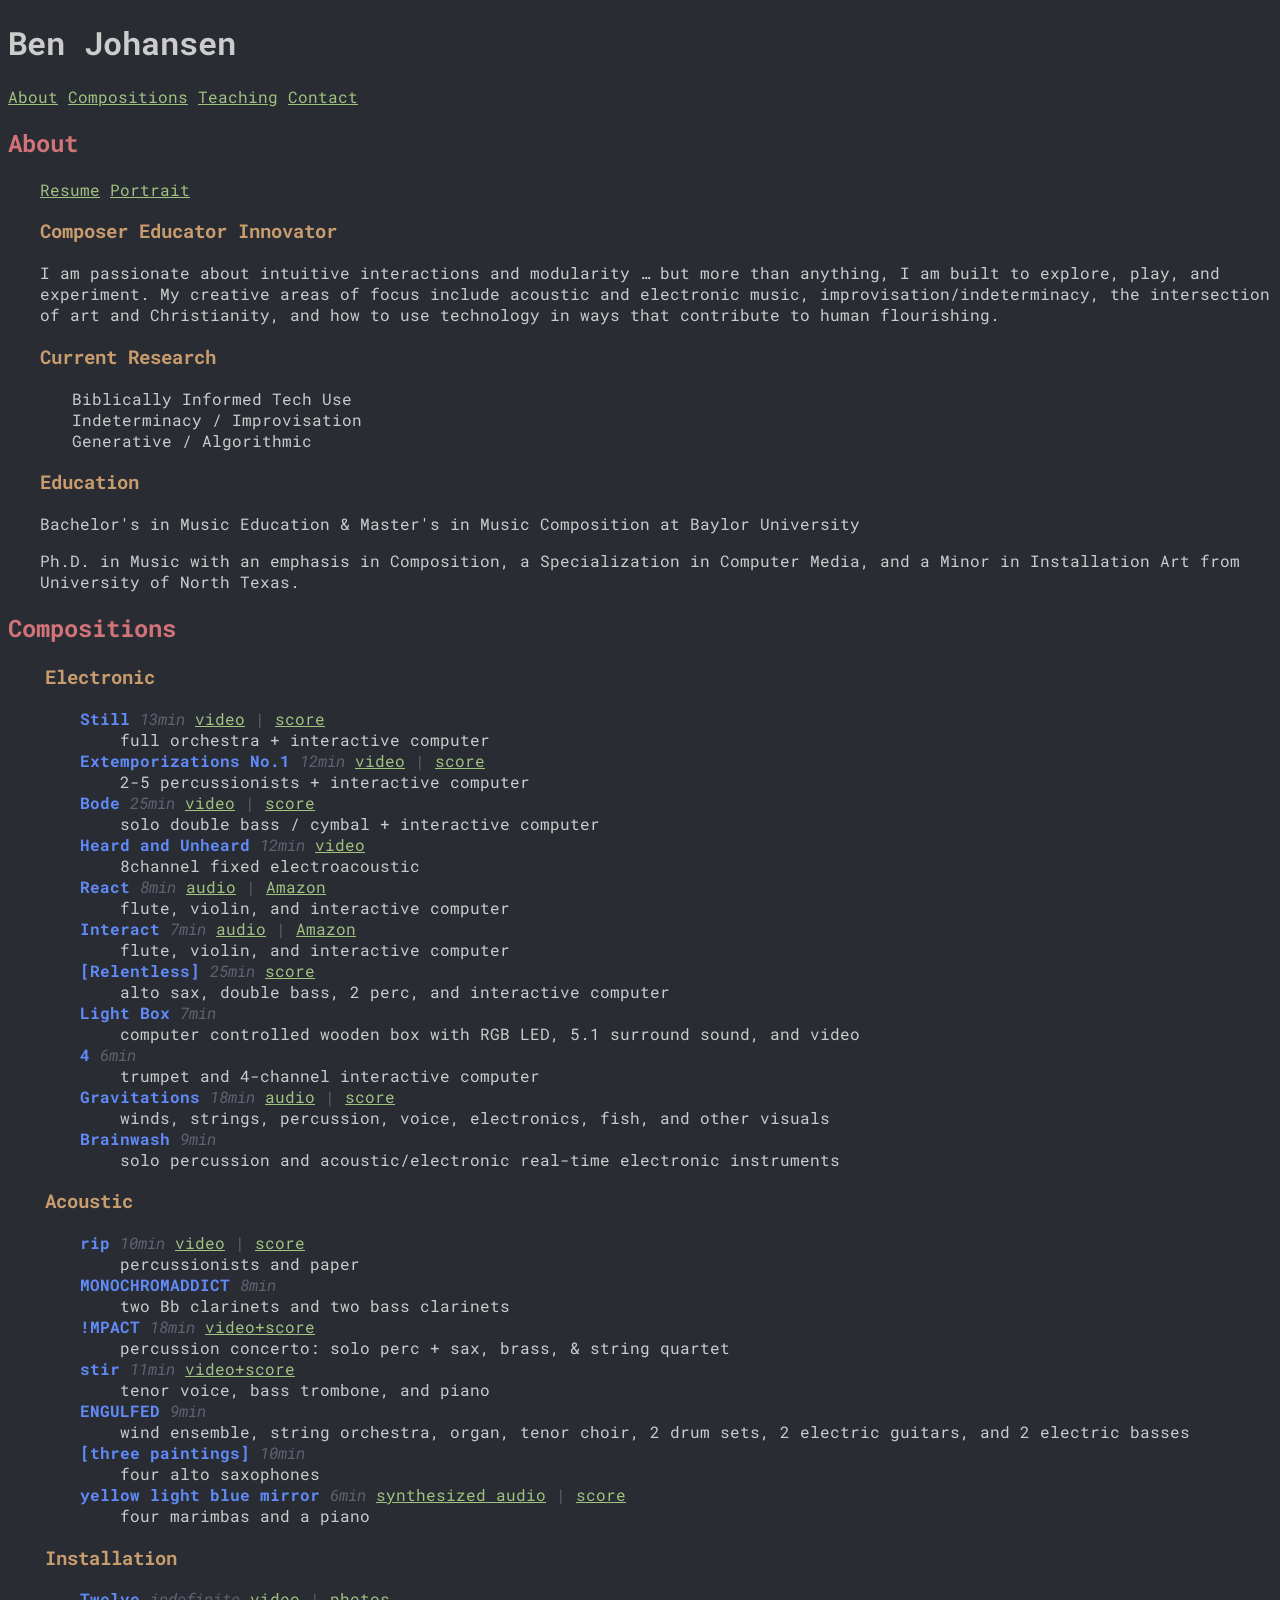
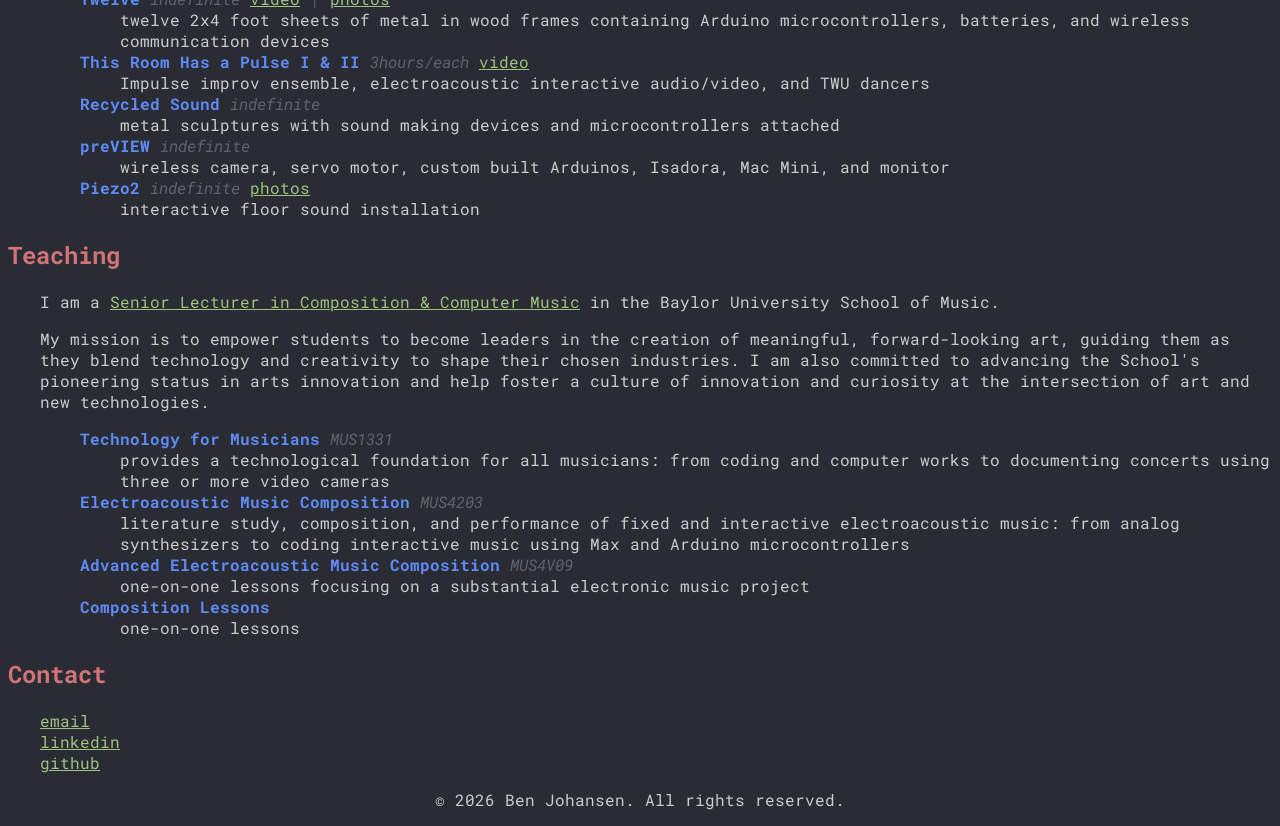
==== index.html @ e2e65863 "portrait" ====
<!DOCTYPE html>
<html lang="en">
<head>
    <meta charset="UTF-8">
    <meta name="viewport" content="width=device-width, initial-scale=1.0">
    <title>Ben Johansen</title>

<!-- google font -->
<link rel="preconnect" href="https://fonts.googleapis.com">
<link rel="preconnect" href="https://fonts.gstatic.com" crossorigin>
<link href="https://fonts.googleapis.com/css2?family=Roboto+Mono:ital,wght@0,100..700;1,100..700&display=swap" rel="stylesheet">

    <link rel="stylesheet" href="styles.css" />
    <script defer src="index.js"></script>
</head>
<body>
    <header>
        <h1>Ben Johansen</h1>
        <nav>
            <a href='#About'>About</a>
            <a href='#Compositions'>Compositions</a>
            <a href='#Teaching'>Teaching</a>  
            <a href='#Contact'>Contact</a>
        </nav>
    </header>

    <!-- About -->
    <section id='About'>
        <h2>About</h2>
        <div class="indentme">
        <a href="/assets/johansen-resume-feb2026.pdf">Resume</a> <a href="face.html">Portrait</a>
        <h3>Composer Educator Innovator</h3>
        <p>
            I am passionate about intuitive interactions and modularity … but more than anything, I am built to explore, play, and experiment. My creative areas of focus include acoustic and electronic music, improvisation/indeterminacy, the intersection of art and Christianity, and how to use technology in ways that contribute to human flourishing.
        </p>
        <h3>Current Research</h3>
        <ul style="list-style-type:none; padding-inline-start: 0;">
            <li>Biblically Informed Tech Use</li>
            <li>Indeterminacy / Improvisation</li>
            <li>Generative / Algorithmic</li>
        </ul>
        <h3>Education</h3>
        <p>
            Bachelor's in Music Education & Master's in Music Composition at Baylor University
        </p>    
        <p>
            Ph.D. in Music with an emphasis in Composition, a Specialization in Computer Media, and a Minor in Installation Art from University of North Texas.
        </p>
        
        </div>
    </section>

    <!-- Portfolio -->
    <section id='Compositions' class="comp-list">
        <h2>Compositions</h2>
        <article>
            <h3 class="comp-headers">Electronic</h3>
            <ul>
                <li><strong>Still</strong>
                    <em>13min</em>
                    <a href="https://www.youtube.com/watch?v=vGUg09LnEy0">video</a>
                    <span class="pipe-color">|</span>
                    <a href="/assets/johansen_still_transposed-full-score_2024-01-14.pdf">score</a></li>
                        <ul>
                            <li>full orchestra + interactive computer</li>
                        </ul>
                <li><strong>Extemporizations No.1</strong>
                    <em>12min</em>
                    <a href="https://www.youtube.com/watch?v=YOrUrJZ9PbI">video</a>
                    <span class="pipe-color">|</span>
                    <a href="/assets/johansen_extemporizations-no1.pdf">score</a></li>
                        <ul>
                            <li>2-5 percussionists + interactive computer</li>
                        </ul>
                <li><strong>Bode</strong>
                    <em>25min</em>
                    <a href="https://www.youtube.com/watch?v=5IJh2SXRSk0">video</a>
                    <span class="pipe-color">|</span>
                    <a href="/assets/johansen_bode_reg-tuning.pdf">score</a></li>
                        <ul>
                            <li>solo double bass / cymbal + interactive computer</li>
                        </ul>
                <li><strong>Heard and Unheard</strong>
                    <em>12min</em>
                    <a href="https://www.youtube.com/watch?v=rRPRpUR1se8">video</a></li>
                        <ul>
                            <li>8channel fixed electroacoustic</li>
                        </ul>
                 
                <li><strong>React</strong>
                    <em>8min</em>
                    <a href="/assets/johansen_react_excerpt.mp3">audio</a>
                    <span class="pipe-color">|</span>
                    <a href="http://a.co/hV805Ct">Amazon</a></li>
                        <ul>
                            <li>flute, violin, and interactive computer</li>
                        </ul>

                <li><strong>Interact</strong>
                    <em>7min</em>
                    <a href="/assets/johansen_interact_excerpt.mp3">audio</a>
                    <span class="pipe-color">|</span>
                    <a href="http://a.co/hV805Ct">Amazon</a></li>
                        <ul>
                            <li>flute, violin, and interactive computer</li>
                        </ul>  

                <li><strong>[Relentless]</strong>
                    <em>25min</em>
                    <a href="https://digital.library.unt.edu/ark:/67531/metadc115100/">score</a></li>
                        <ul>
                            <li>alto sax, double bass, 2 perc, and interactive computer</li>
                        </ul>

                <li><strong>Light Box</strong>
                    <em>7min</em></li>
                        <ul>
                            <li>computer controlled wooden box with RGB LED, 5.1 surround sound, and video</li>
                        </ul>
 
                <li><strong>4</strong>
                    <em>6min</em></li>
                        <ul>
                            <li>trumpet and 4-channel interactive computer</li>
                        </ul>

                <li><strong>Gravitations</strong>
                    <em>18min</em>
                    <a href="https://benjohansen.com/assets/johansen_gravitations.mp3">audio</a>
                    <span class="pipe-color">|</span>
                    <a href="https://benjohansen.com/assets/johansen_gravitations-score.pdf">score</a></li>
                        <ul>
                            <li>winds, strings, percussion, voice, electronics, fish, and other visuals</li>
                        </ul>

                <li><strong>Brainwash</strong>
                    <em>9min</em></li>
                        <ul>
                            <li>solo percussion and acoustic/electronic real-time electronic instruments</li>
                        </ul>
            </ul>
        </article>
        <article>
            <h3 class="comp-headers">Acoustic</h3>
        </article>
            <ul>
                <li><strong>rip</strong>
                    <em>10min</em>
                    <a href="https://www.youtube.com/watch?v=_VHEF0R9Ja8">video</a>
                    <span class="pipe-color">|</span>
                    <a href="https://benjohansen.com/assets/johansen_rip_conductor-score.pdf">score</a></li>
                        <ul>
                            <li>percussionists and paper</li>
                        </ul>

                <li><strong>MONOCHROMADDICT</strong>
                    <em>8min</em></li>
                        <ul>
                            <li>two Bb clarinets and two bass clarinets</li>
                        </ul>

                <li><strong>!MPACT</strong>
                    <em>18min</em>
                    <a href="https://www.youtube.com/watch?v=SI65D-E0kls">video+score</a></li>
                        <ul>
                            <li>percussion concerto: solo perc + sax, brass, & string quartet</li>
                        </ul>

                <li><strong>stir</strong>
                    <em>11min</em>
                    <a href="https://youtu.be/Hd2DoVuJKT4">video+score</a></li>
                        <ul>
                            <li>tenor voice, bass trombone, and piano</li>
                        </ul>

                <li><strong>ENGULFED</strong>
                    <em>9min</em></li>
                        <ul>
                            <li>wind ensemble, string orchestra, organ, tenor choir, 2 drum sets, 2 electric guitars, and 2 electric basses</li>
                        </ul>

                <li><strong>[three paintings]</strong>
                    <em>10min</em></li>
                        <ul>
                            <li>four alto saxophones</li>
                        </ul>

                <li><strong>yellow light blue mirror</strong>
                    <em>6min</em>
                    <a href="/assets/johansen_yellow-light-blue-mirror.mp3">synthesized audio</a>
                    <span class="pipe-color">|</span>
                    <a href="https://benjohansen.com/assets/johansen_yellow-light-blue-mirror_score.pdf">score</a></li>
                        <ul>
                            <li>four marimbas and a piano</li>
                        </ul>

            </ul>
        <article>
            <h3 class="comp-headers">Installation</h3>
            <ul>
                <li><strong>Twelve</strong>
                    <em>indefinite</em>
                    <a href="https://youtu.be/T2HmkaheWLg">video</a>
                    <span class="pipe-color">|</span>
                    <a href="https://flic.kr/s/aHsjtPXwrs">photos</a></li>
                        <ul>
                            <li>twelve 2x4 foot sheets of metal in wood frames containing Arduino microcontrollers, batteries, and wireless communication devices</li>
                        </ul>

                <li><strong>This Room Has a Pulse I & II</strong>
                    <em>3hours/each</em>
                    <a href="https://youtu.be/RiwUj3PEbqk">video</a></li>
                        <ul>
                            <li>Impulse improv ensemble, electroacoustic interactive audio/video, and TWU dancers</li>
                        </ul>

                <li><strong>Recycled Sound</strong>
                    <em>indefinite</em></li>
                        <ul>
                            <li>metal sculptures with sound making devices and microcontrollers attached</li>
                        </ul>

                <li><strong>preVIEW</strong>
                    <em>indefinite</em></li>
                        <ul>
                            <li>wireless camera, servo motor, custom built Arduinos, Isadora, Mac Mini, and monitor</li>
                        </ul>
                
                <li><strong>Piezo2</strong>
                    <em>indefinite</em>
                    <a href="https://www.flickr.com/photos/benjohansen/albums/72157626827213308">photos</a></li>
                        <ul>
                            <li>interactive floor sound installation</li>
                        </ul>
            
            </ul>
        </article>
    </section>
    

    <!-- Teaching -->
    <section id='Teaching' class="comp-list">
        <h2>Teaching</h2>
        <div class="indentme">
        <p>
            I am a <a href="https://music.baylor.edu/benjohansen">Senior Lecturer in Composition & Computer Music</a> in the Baylor University School of Music.
        </p>
        <p>
            My mission is to empower students to become leaders in the creation of meaningful, forward-looking art, guiding them as they blend technology and creativity to shape their chosen industries. I am also committed to advancing the School's pioneering status in arts innovation and help foster a culture of innovation and curiosity at the intersection of art and new technologies.
        </p>
        </div>
            <ul>
                <li><strong>Technology for Musicians</strong> <em>MUS1331</em></li>
                    <ul>
                        <li>provides a technological foundation for all musicians: from coding and computer works to documenting concerts using three or more video cameras</li>
                    </ul>
                <li><strong>Electroacoustic Music Composition</strong> <em>MUS4203</em></li>
                    <ul>
                        <li>literature study, composition, and performance of fixed and interactive electroacoustic music: from analog synthesizers to coding interactive music using Max and Arduino microcontrollers</li>
                    </ul>
                <li><strong>Advanced Electroacoustic Music Composition</strong> <em>MUS4V09</em></li>
                    <ul>
                        <li>one-on-one lessons focusing on a substantial electronic music project</li>
                    </ul>
                <li><strong>Composition Lessons</strong></li>
                    <ul>
                        <li>one-on-one lessons</li>
                    </ul>
            </ul>
    </section>


    <section id='Contact'>
        <h2>Contact</h2>
        <div class="indentme">
            <a href='mailto:ben@benjohansen.com'>email</a></br>
            <a href="https://www.linkedin.com/in/bdjohansen/">linkedin</a></br>
            <a href="https://github.com/benjohansen">github</a>
        </div>
    </section>

<footer>
    <p>© 2026 Ben Johansen. All rights reserved.</p>
</footer>
</body>
</html>
---- styles.css ----
body {
    background-color: rgb(41, 44, 51);
    font-family: "Roboto Mono", monospace;
    color: rgb(204, 204, 204);
}

a {
    color:#a1c281;
}

h1 {
    color:rgb(204, 204, 204);
}

h2 {
    color:rgb(210,115,120);
}

h3 {
    color:rgb(201,156,110);
}

li {
    padding-inline-start: 2em; /* Indents all content, including wrapped lines */
}

a:hover {
    font-weight:900;
    color:rgb(203,203,90);
}

.comp-list ul{
    list-style-type:none;
}

.comp-list strong{
    color:#608af7;
}

.comp-list em{
    color:rgb(94,99,111);
}

.comp-list {
    unicode-range:U+0007C;
}

.pipe-color{
    color:rgb(94,99,111);
}

.comp-headers {
    padding-left: 2em; 
    margin-left: 0;
}

.indentme {
    padding-left: 2em; 
    margin-left: 0;
}

footer {
    text-align: center;
}

.background-image-div {
  background-image: url('/assets/ben.jpg');
  background-repeat: no-repeat;
  background-position: center; /* Centers the image */
  background-size: contain;
  /*background-size: cover;      Scales the image to cover the entire container (may crop) */
  height: 100vh;
  background-color: black;
}
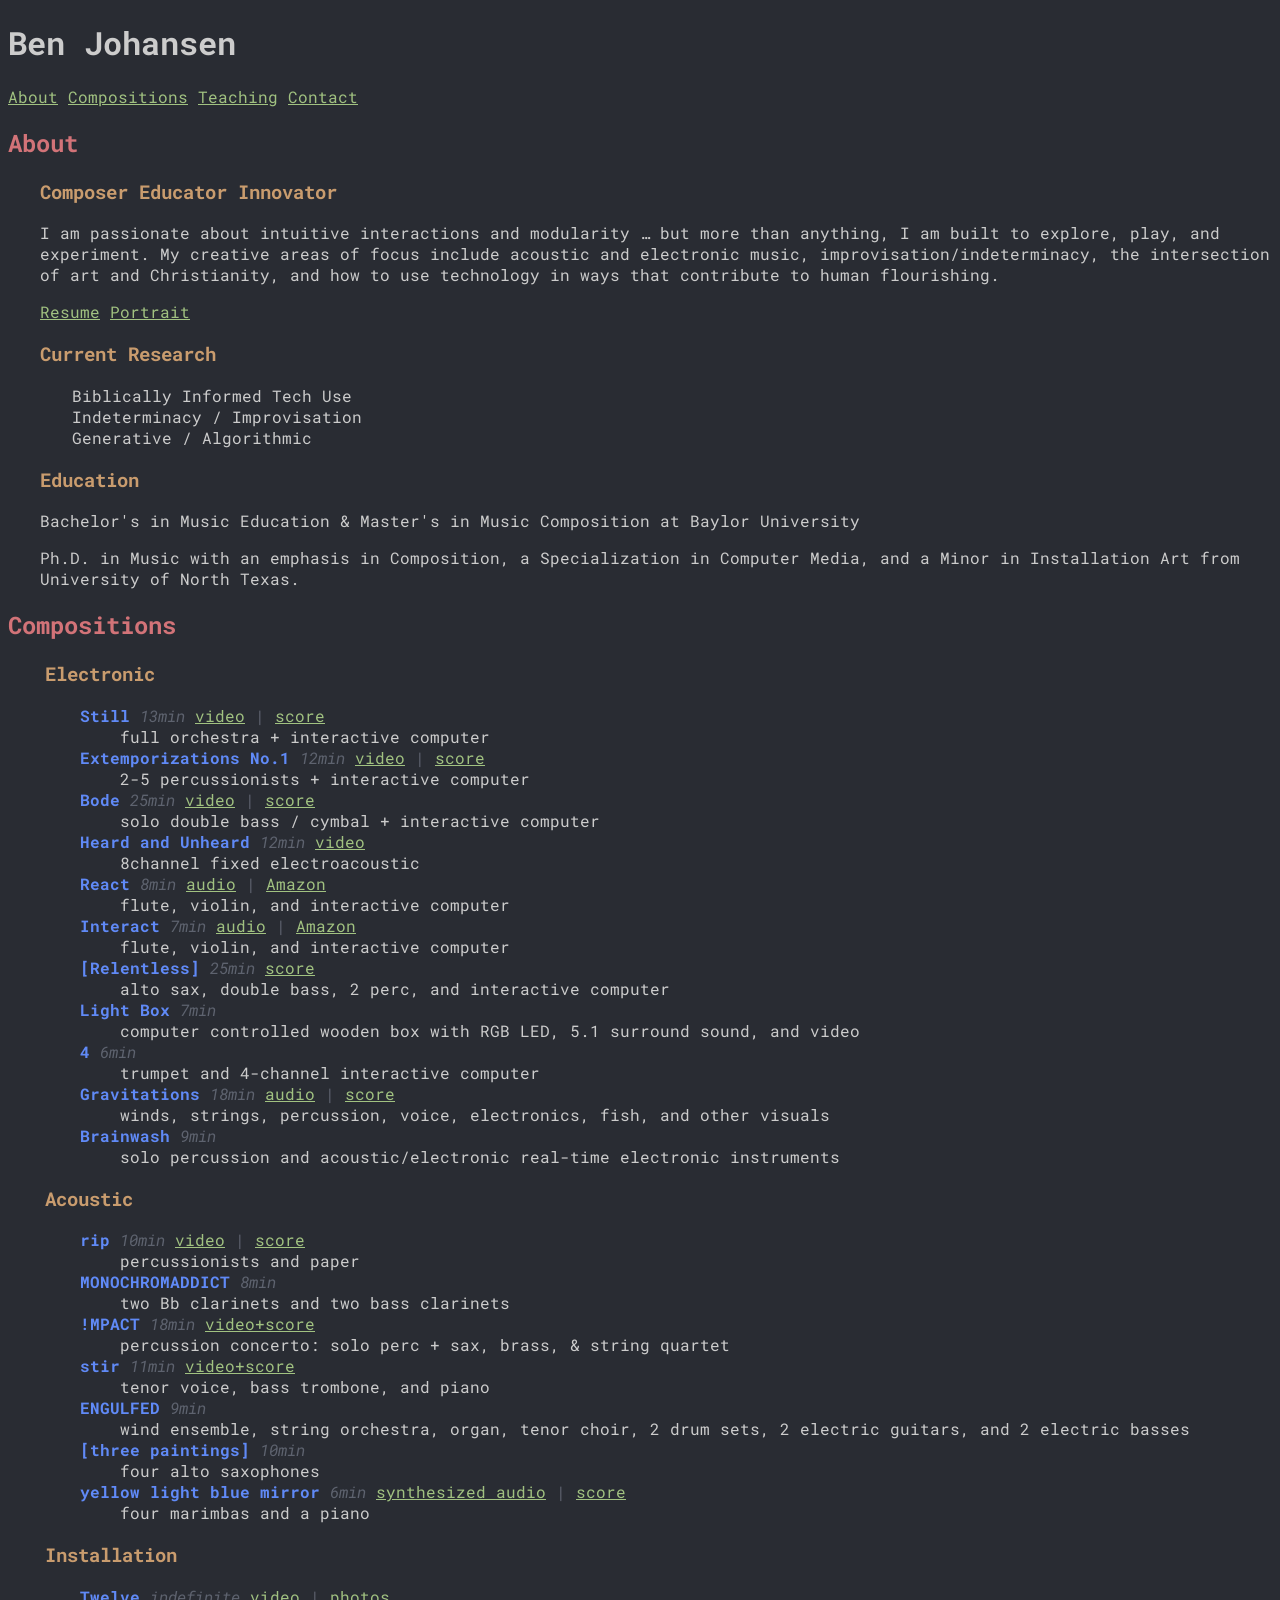
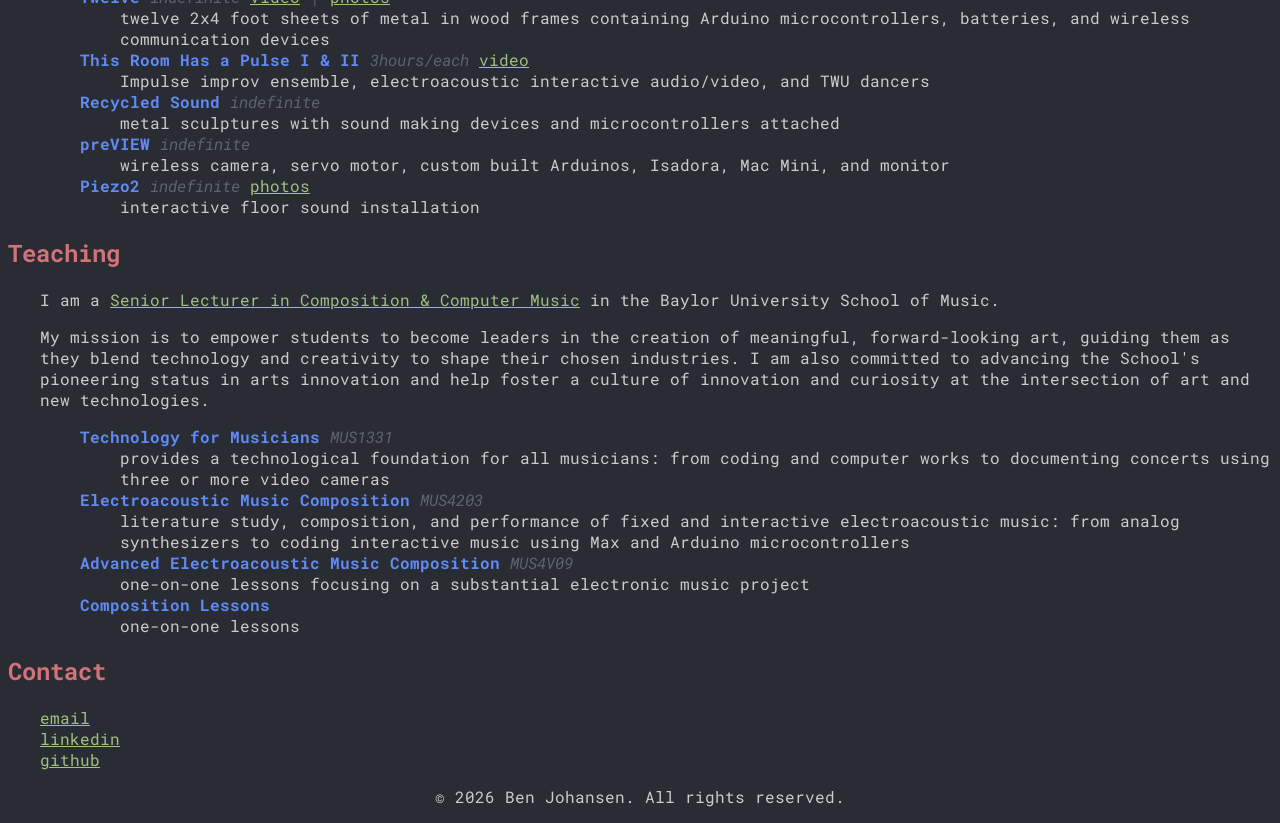
==== commit c4a4f4b6: "move links" ====
--- a/index.html
+++ b/index.html
@@ -28,11 +28,11 @@
     <section id='About'>
         <h2>About</h2>
         <div class="indentme">
+        <h3>Composer Educator Innovator</h3>
+        <p>
+            I am passionate about intuitive interactions and modularity … but more than anything, I am built to explore, play, and experiment. My creative areas of focus include acoustic and electronic music, improvisation/indeterminacy, the intersection of art and Christianity, and how to use technology in ways that contribute to human flourishing.
+        </p>
         <a href="/assets/johansen-resume-feb2026.pdf">Resume</a> <a href="face.html">Portrait</a>
-        <h3>Composer Educator Innovator</h3>
-        <p>
-            I am passionate about intuitive interactions and modularity … but more than anything, I am built to explore, play, and experiment. My creative areas of focus include acoustic and electronic music, improvisation/indeterminacy, the intersection of art and Christianity, and how to use technology in ways that contribute to human flourishing.
-        </p>
         <h3>Current Research</h3>
         <ul style="list-style-type:none; padding-inline-start: 0;">
             <li>Biblically Informed Tech Use</li>
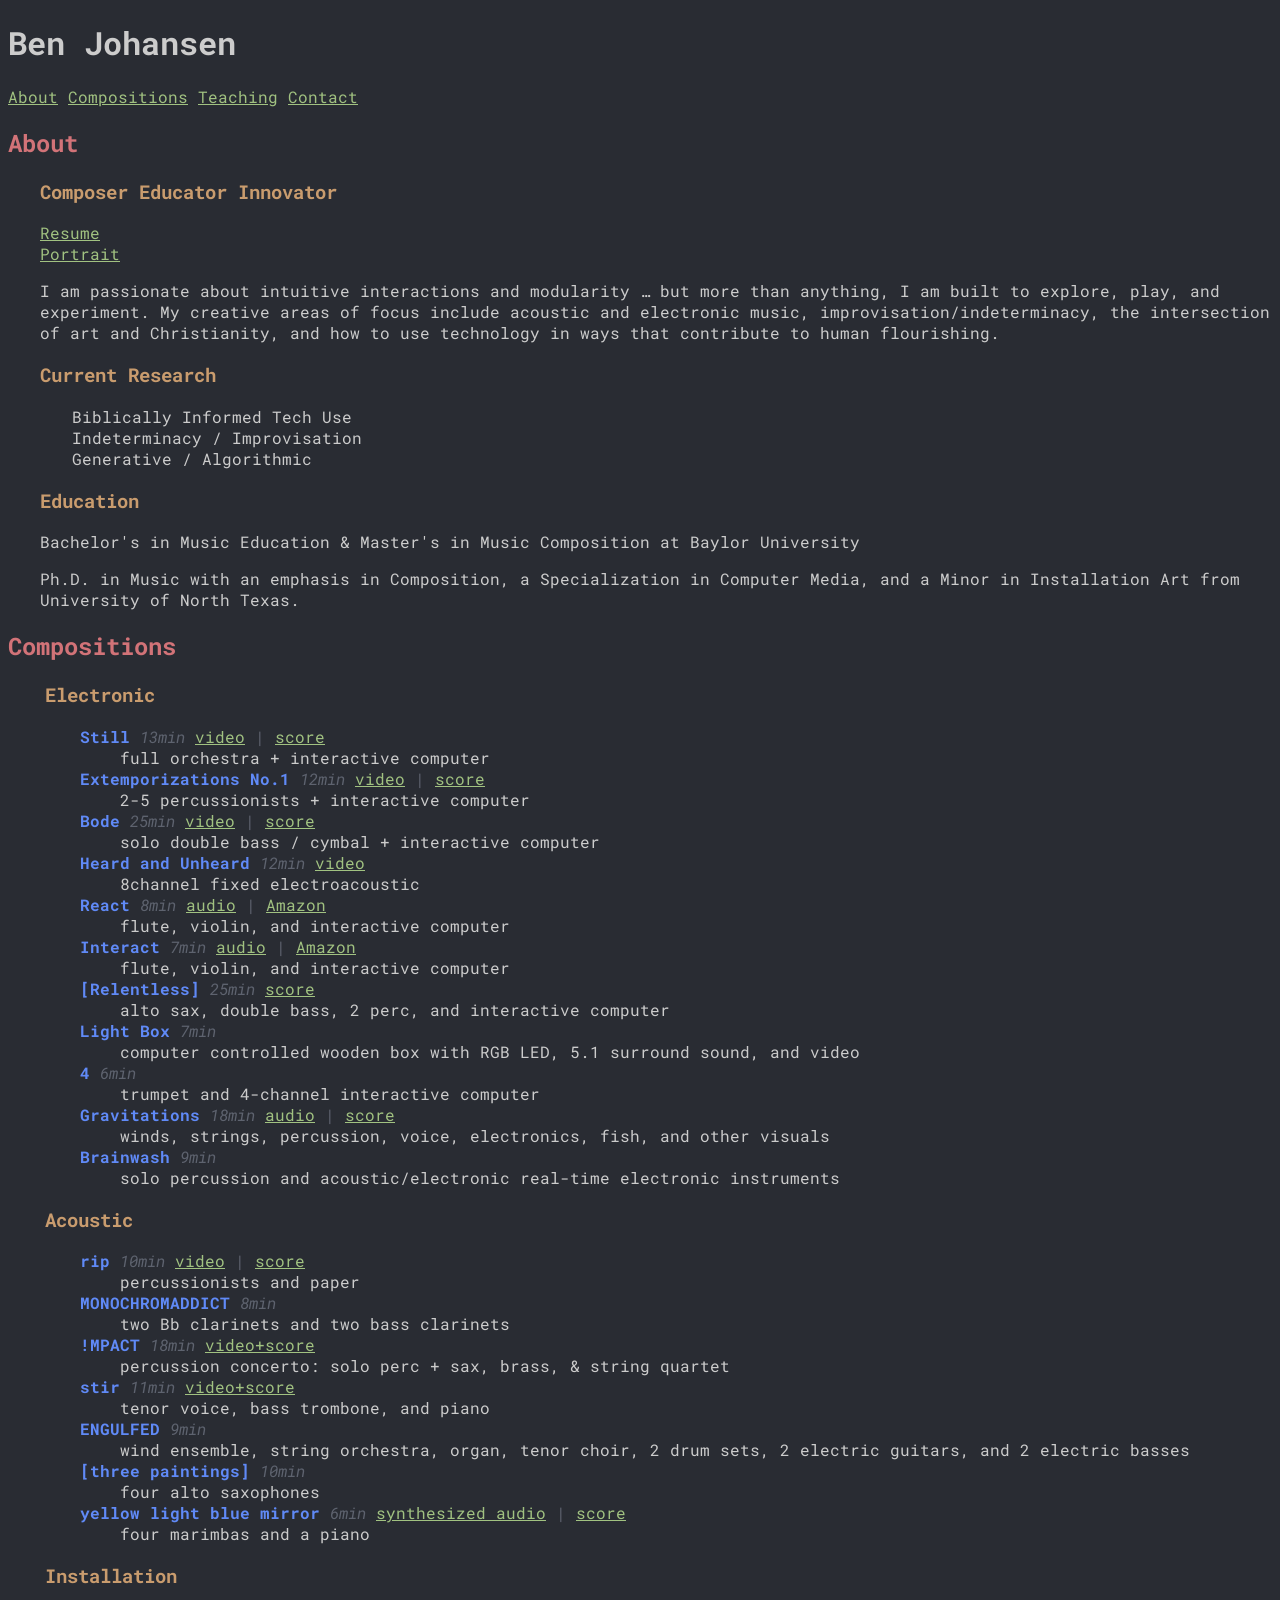
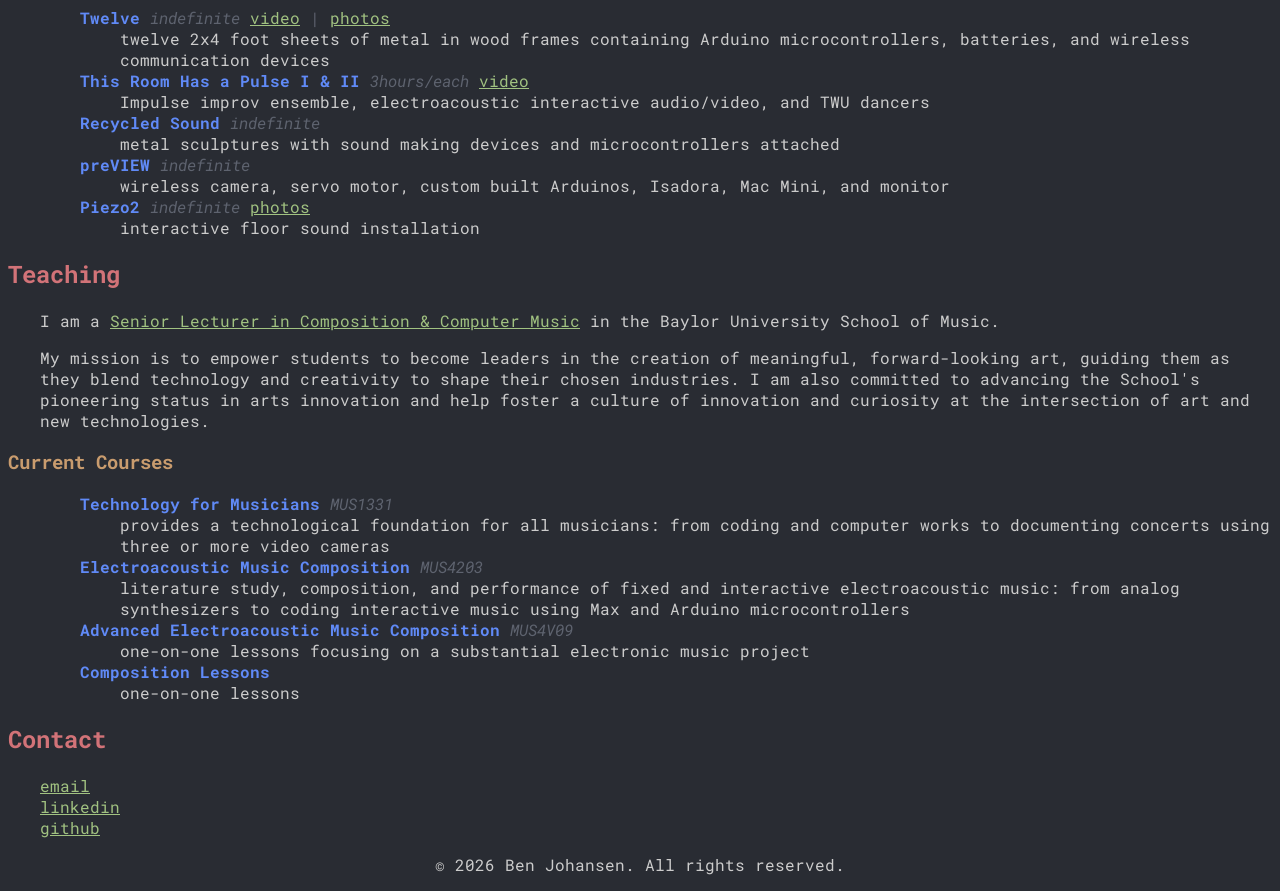
==== commit 99985073: "courses" ====
--- a/index.html
+++ b/index.html
@@ -29,10 +29,12 @@
         <h2>About</h2>
         <div class="indentme">
         <h3>Composer Educator Innovator</h3>
+        <a href="/assets/johansen-resume-feb2026.pdf">Resume</a><br>
+        <a href="face.html">Portrait</a>
         <p>
             I am passionate about intuitive interactions and modularity … but more than anything, I am built to explore, play, and experiment. My creative areas of focus include acoustic and electronic music, improvisation/indeterminacy, the intersection of art and Christianity, and how to use technology in ways that contribute to human flourishing.
         </p>
-        <a href="/assets/johansen-resume-feb2026.pdf">Resume</a> <a href="face.html">Portrait</a>
+        
         <h3>Current Research</h3>
         <ul style="list-style-type:none; padding-inline-start: 0;">
             <li>Biblically Informed Tech Use</li>
@@ -249,6 +251,7 @@
             My mission is to empower students to become leaders in the creation of meaningful, forward-looking art, guiding them as they blend technology and creativity to shape their chosen industries. I am also committed to advancing the School's pioneering status in arts innovation and help foster a culture of innovation and curiosity at the intersection of art and new technologies.
         </p>
         </div>
+        <h3>Current Courses</h3>
             <ul>
                 <li><strong>Technology for Musicians</strong> <em>MUS1331</em></li>
                     <ul>
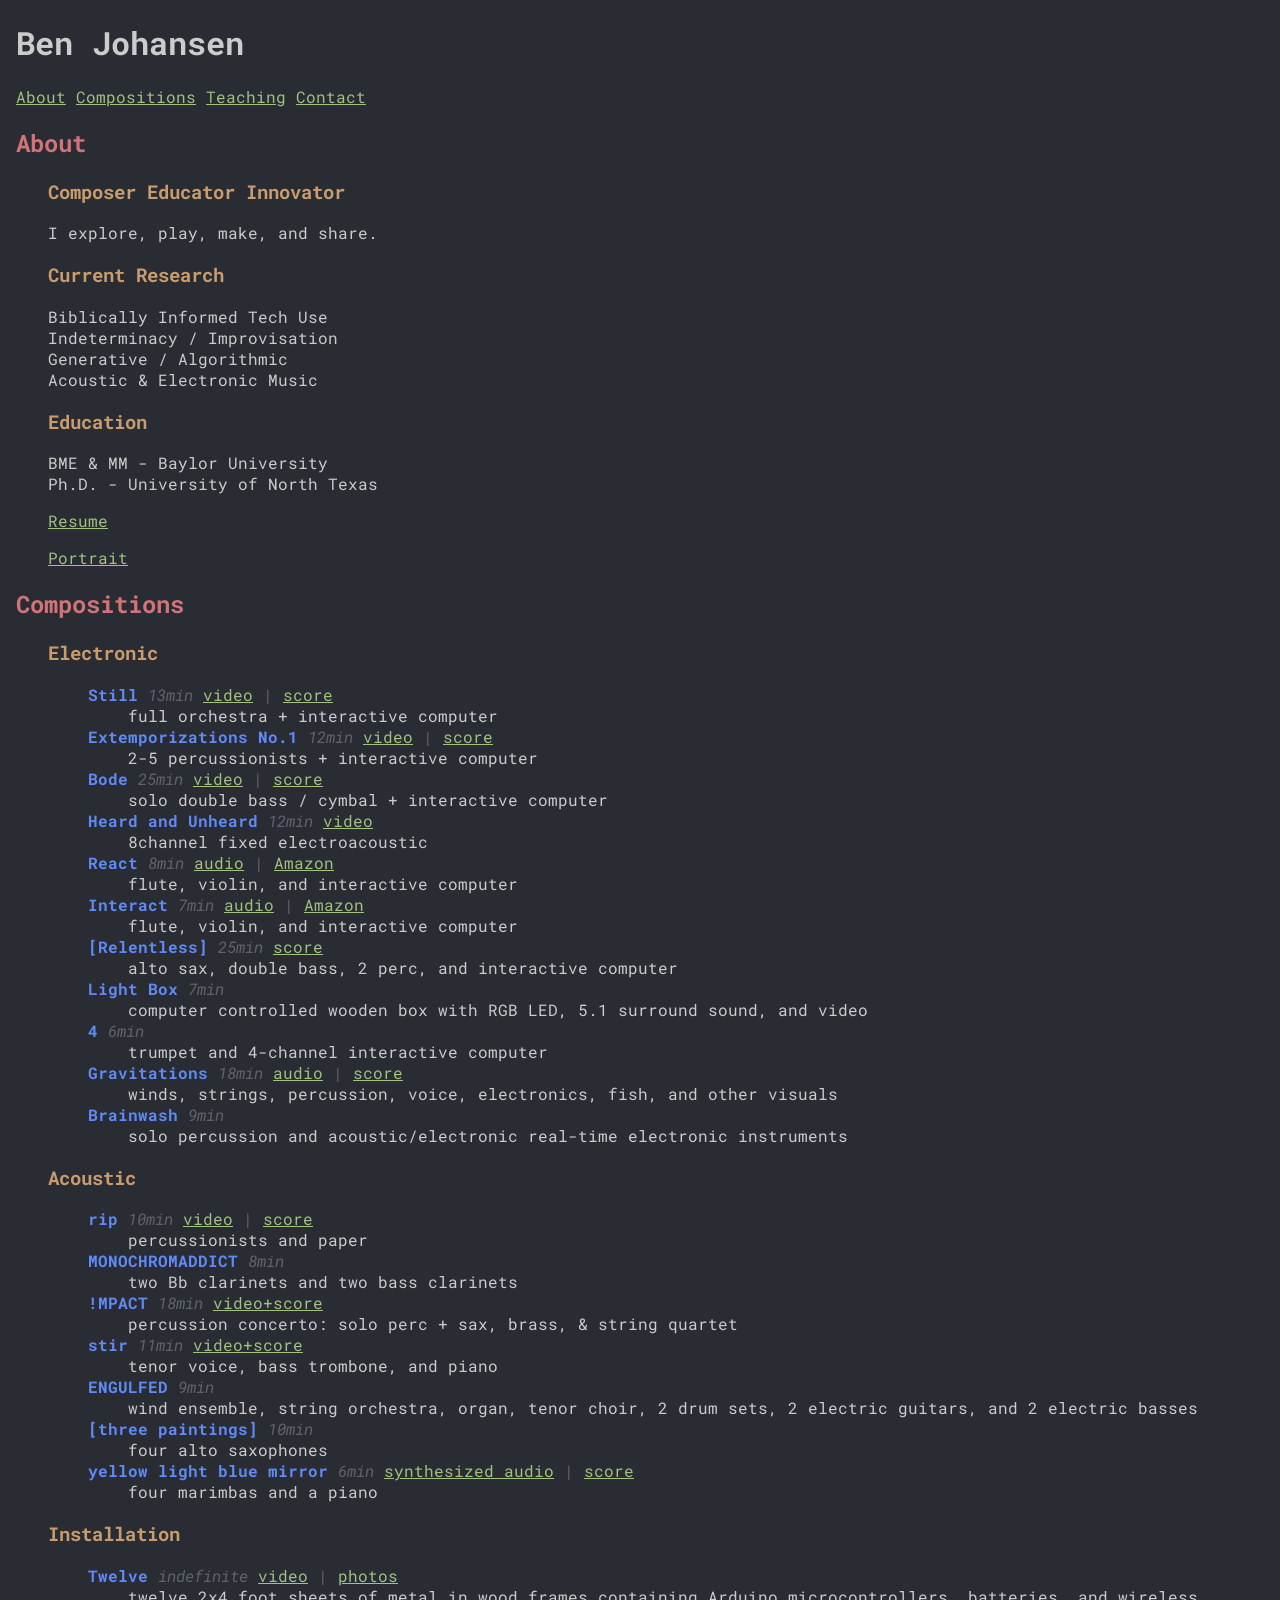
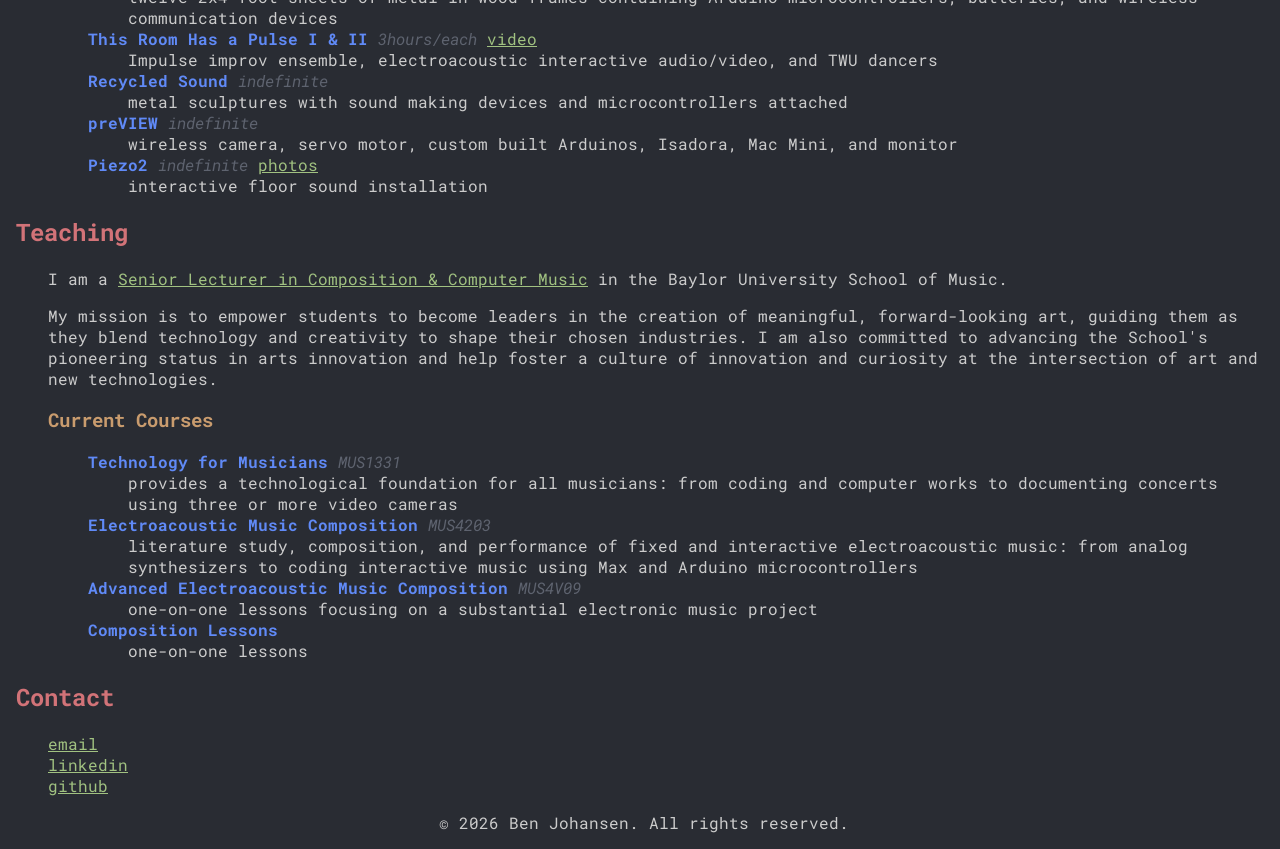
==== commit 30ee3e12: "pad" ====
--- a/index.html
+++ b/index.html
@@ -29,26 +29,28 @@
         <h2>About</h2>
         <div class="indentme">
         <h3>Composer Educator Innovator</h3>
-        <a href="/assets/johansen-resume-feb2026.pdf">Resume</a><br>
-        <a href="face.html">Portrait</a>
-        <p>
-            I am passionate about intuitive interactions and modularity … but more than anything, I am built to explore, play, and experiment. My creative areas of focus include acoustic and electronic music, improvisation/indeterminacy, the intersection of art and Christianity, and how to use technology in ways that contribute to human flourishing.
+        <p>
+            I explore, play, make, and share.
         </p>
         
         <h3>Current Research</h3>
-        <ul style="list-style-type:none; padding-inline-start: 0;">
-            <li>Biblically Informed Tech Use</li>
-            <li>Indeterminacy / Improvisation</li>
-            <li>Generative / Algorithmic</li>
-        </ul>
+        <p>
+            Biblically Informed Tech Use<br>
+            Indeterminacy / Improvisation<br>
+            Generative / Algorithmic<br>
+            Acoustic & Electronic Music<br>
+        </p>
         <h3>Education</h3>
         <p>
-            Bachelor's in Music Education & Master's in Music Composition at Baylor University
-        </p>    
-        <p>
-            Ph.D. in Music with an emphasis in Composition, a Specialization in Computer Media, and a Minor in Installation Art from University of North Texas.
-        </p>
-        
+            BME & MM - Baylor University<br>
+            Ph.D. - University of North Texas
+        </p>
+        <p>
+            <a href="/assets/johansen-resume-feb2026.pdf">Resume</a> 
+        </p>
+        <p>   
+            <a href="face.html">Portrait</a>
+        </p>
         </div>
     </section>
 
@@ -56,7 +58,9 @@
     <section id='Compositions' class="comp-list">
         <h2>Compositions</h2>
         <article>
-            <h3 class="comp-headers">Electronic</h3>
+            <div class="indentme">
+                <h3>Electronic</h3>
+            </div>
             <ul>
                 <li><strong>Still</strong>
                     <em>13min</em>
@@ -143,7 +147,9 @@
             </ul>
         </article>
         <article>
-            <h3 class="comp-headers">Acoustic</h3>
+            <div class="indentme">
+                <h3>Acoustic</h3>
+            </div>
         </article>
             <ul>
                 <li><strong>rip</strong>
@@ -198,7 +204,9 @@
 
             </ul>
         <article>
-            <h3 class="comp-headers">Installation</h3>
+            <div class="indentme">
+                <h3>Installation</h3>
+            </div>
             <ul>
                 <li><strong>Twelve</strong>
                     <em>indefinite</em>
@@ -250,8 +258,9 @@
         <p>
             My mission is to empower students to become leaders in the creation of meaningful, forward-looking art, guiding them as they blend technology and creativity to shape their chosen industries. I am also committed to advancing the School's pioneering status in arts innovation and help foster a culture of innovation and curiosity at the intersection of art and new technologies.
         </p>
+        
+        <h3>Current Courses</h3>
         </div>
-        <h3>Current Courses</h3>
             <ul>
                 <li><strong>Technology for Musicians</strong> <em>MUS1331</em></li>
                     <ul>
--- a/styles.css
+++ b/styles.css
@@ -2,6 +2,8 @@
     background-color: rgb(41, 44, 51);
     font-family: "Roboto Mono", monospace;
     color: rgb(204, 204, 204);
+    margin-left: 1em;
+
 }
 
 a {
@@ -22,6 +24,7 @@
 
 li {
     padding-inline-start: 2em; /* Indents all content, including wrapped lines */
+    margin-left: 0em;
 }
 
 a:hover {
@@ -31,6 +34,7 @@
 
 .comp-list ul{
     list-style-type:none;
+
 }
 
 .comp-list strong{
@@ -49,14 +53,11 @@
     color:rgb(94,99,111);
 }
 
-.comp-headers {
-    padding-left: 2em; 
-    margin-left: 0;
-}
+
 
 .indentme {
     padding-left: 2em; 
-    margin-left: 0;
+
 }
 
 footer {
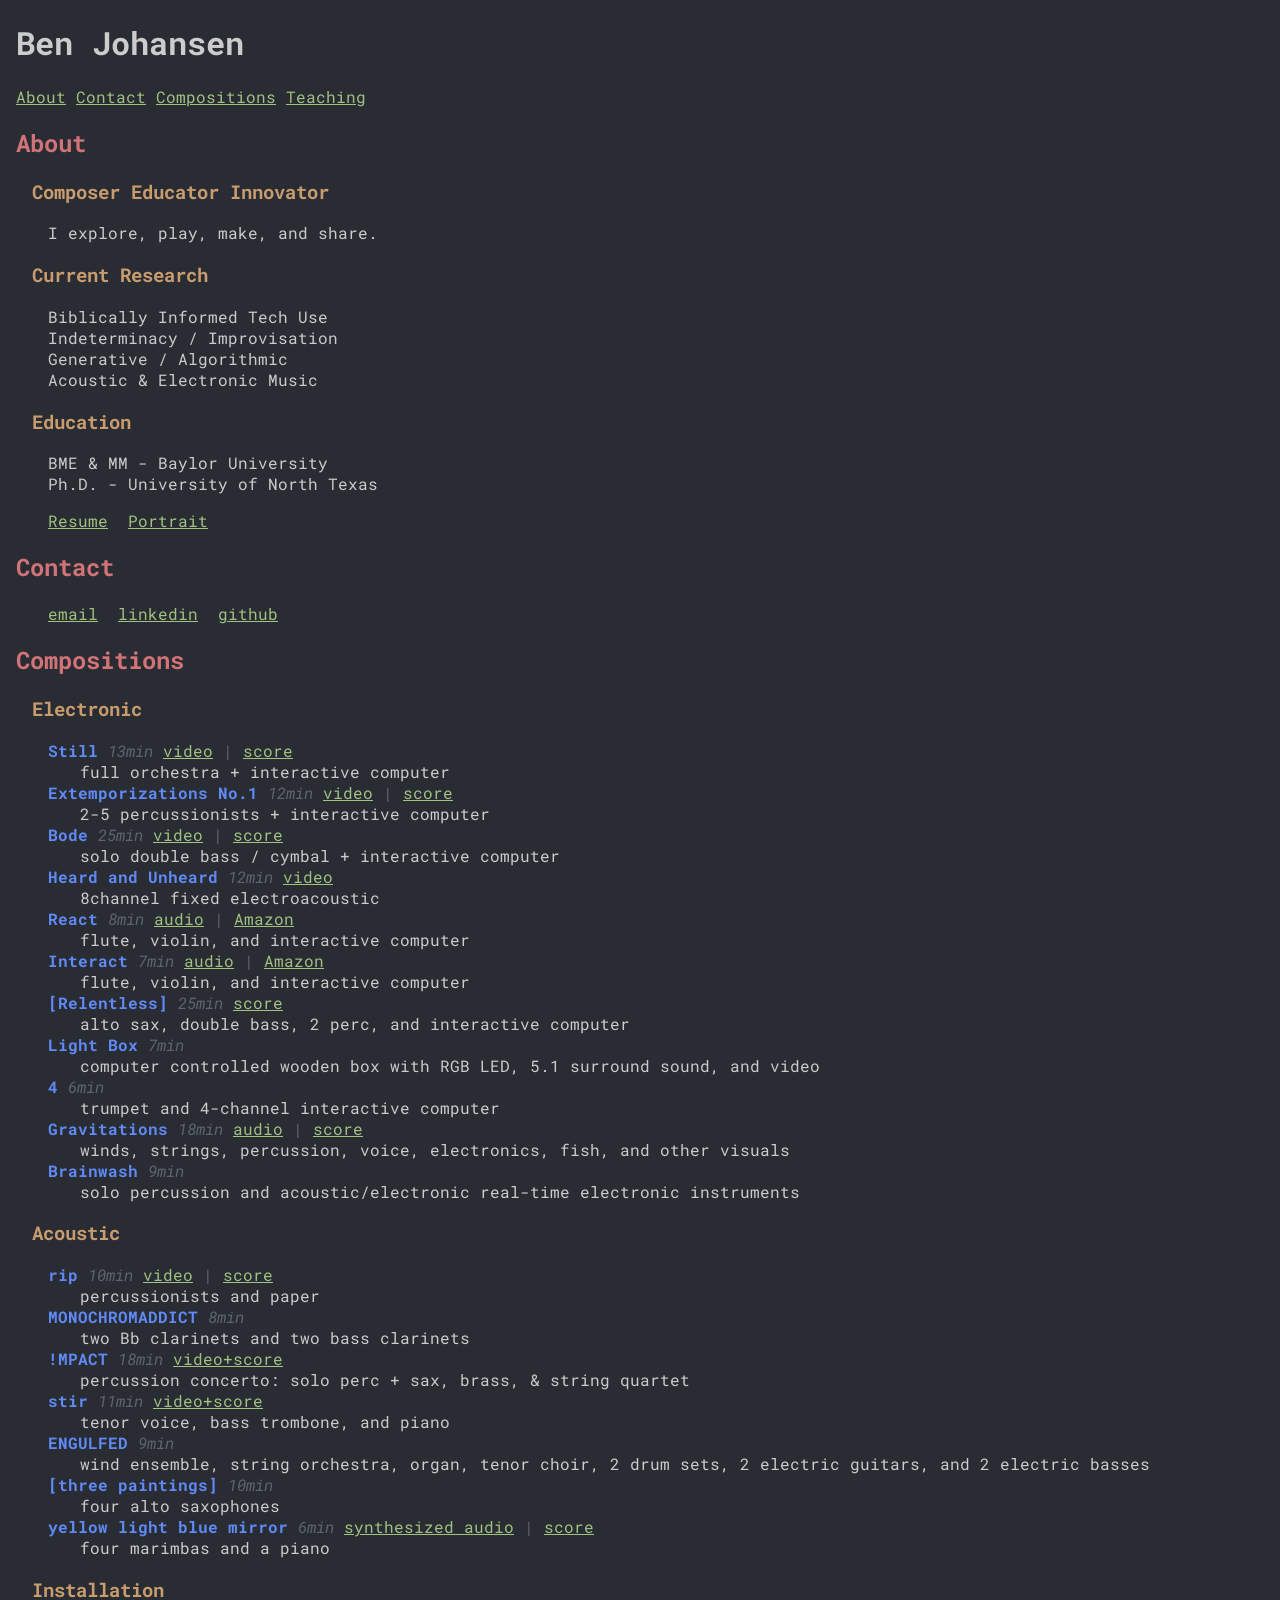
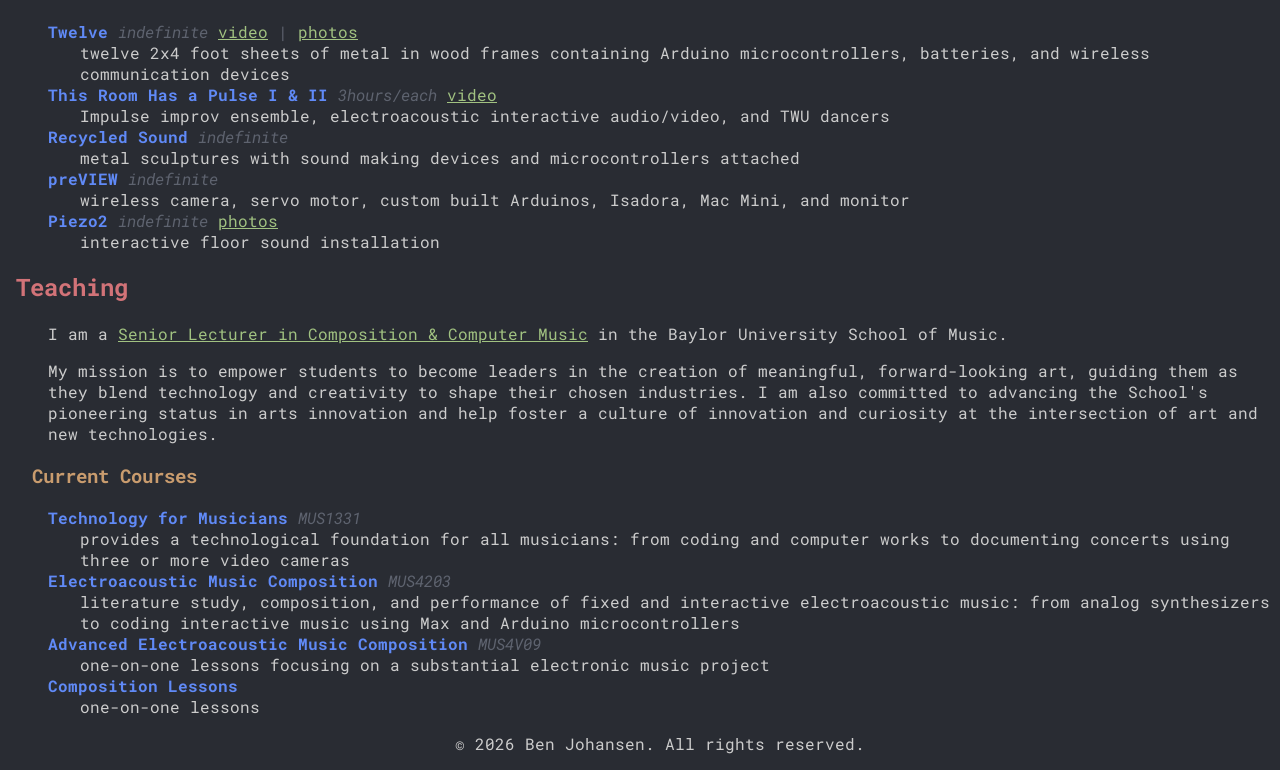
==== commit acde73f4: "asdf" ====
--- a/index.html
+++ b/index.html
@@ -6,9 +6,9 @@
     <title>Ben Johansen</title>
 
 <!-- google font -->
-<link rel="preconnect" href="https://fonts.googleapis.com">
-<link rel="preconnect" href="https://fonts.gstatic.com" crossorigin>
-<link href="https://fonts.googleapis.com/css2?family=Roboto+Mono:ital,wght@0,100..700;1,100..700&display=swap" rel="stylesheet">
+    <link rel="preconnect" href="https://fonts.googleapis.com">
+    <link rel="preconnect" href="https://fonts.gstatic.com" crossorigin>
+    <link href="https://fonts.googleapis.com/css2?family=Roboto+Mono:ital,wght@0,100..700;1,100..700&display=swap" rel="stylesheet">
 
     <link rel="stylesheet" href="styles.css" />
     <script defer src="index.js"></script>
@@ -18,15 +18,17 @@
         <h1>Ben Johansen</h1>
         <nav>
             <a href='#About'>About</a>
+            <a href='#Contact'>Contact</a>
             <a href='#Compositions'>Compositions</a>
-            <a href='#Teaching'>Teaching</a>  
-            <a href='#Contact'>Contact</a>
+            <a href='#Teaching'>Teaching</a>
         </nav>
     </header>
 
+
+
     <!-- About -->
     <section id='About'>
-        <h2>About</h2>
+        <h2>About</h2> 
         <div class="indentme">
         <h3>Composer Educator Innovator</h3>
         <p>
@@ -46,21 +48,27 @@
             Ph.D. - University of North Texas
         </p>
         <p>
-            <a href="/assets/johansen-resume-feb2026.pdf">Resume</a> 
-        </p>
-        <p>   
+            <a href="/assets/johansen-resume-feb2026.pdf">Resume</a>&nbsp; 
             <a href="face.html">Portrait</a>
         </p>
         </div>
     </section>
 
+    <!-- Contact -->
+    <section id='Contact'>
+        <h2>Contact</h2>
+        <p>
+            <a href='mailto:ben@benjohansen.com'>email</a>&nbsp;
+            <a href="https://www.linkedin.com/in/bdjohansen/">linkedin</a>&nbsp;
+            <a href="https://github.com/benjohansen">github</a>
+        </p>
+    </section>
+
     <!-- Portfolio -->
-    <section id='Compositions' class="comp-list">
+    <section id='Compositions' class="ben-list">
         <h2>Compositions</h2>
         <article>
-            <div class="indentme">
-                <h3>Electronic</h3>
-            </div>
+            <h3>Electronic</h3>
             <ul>
                 <li><strong>Still</strong>
                     <em>13min</em>
@@ -147,9 +155,7 @@
             </ul>
         </article>
         <article>
-            <div class="indentme">
-                <h3>Acoustic</h3>
-            </div>
+            <h3>Acoustic</h3>
         </article>
             <ul>
                 <li><strong>rip</strong>
@@ -204,9 +210,7 @@
 
             </ul>
         <article>
-            <div class="indentme">
-                <h3>Installation</h3>
-            </div>
+            <h3>Installation</h3>
             <ul>
                 <li><strong>Twelve</strong>
                     <em>indefinite</em>
@@ -249,18 +253,15 @@
     
 
     <!-- Teaching -->
-    <section id='Teaching' class="comp-list">
+    <section id='Teaching' class="ben-list">
         <h2>Teaching</h2>
-        <div class="indentme">
         <p>
             I am a <a href="https://music.baylor.edu/benjohansen">Senior Lecturer in Composition & Computer Music</a> in the Baylor University School of Music.
         </p>
         <p>
             My mission is to empower students to become leaders in the creation of meaningful, forward-looking art, guiding them as they blend technology and creativity to shape their chosen industries. I am also committed to advancing the School's pioneering status in arts innovation and help foster a culture of innovation and curiosity at the intersection of art and new technologies.
-        </p>
-        
+        </p>  
         <h3>Current Courses</h3>
-        </div>
             <ul>
                 <li><strong>Technology for Musicians</strong> <em>MUS1331</em></li>
                     <ul>
@@ -279,16 +280,6 @@
                         <li>one-on-one lessons</li>
                     </ul>
             </ul>
-    </section>
-
-
-    <section id='Contact'>
-        <h2>Contact</h2>
-        <div class="indentme">
-            <a href='mailto:ben@benjohansen.com'>email</a></br>
-            <a href="https://www.linkedin.com/in/bdjohansen/">linkedin</a></br>
-            <a href="https://github.com/benjohansen">github</a>
-        </div>
     </section>
 
 <footer>
--- a/styles.css
+++ b/styles.css
@@ -2,7 +2,7 @@
     background-color: rgb(41, 44, 51);
     font-family: "Roboto Mono", monospace;
     color: rgb(204, 204, 204);
-    margin-left: 1em;
+    margin-left: 1rem;
 
 }
 
@@ -20,44 +20,41 @@
 
 h3 {
     color:rgb(201,156,110);
+    margin-left: 1rem;
 }
 
-li {
-    padding-inline-start: 2em; /* Indents all content, including wrapped lines */
-    margin-left: 0em;
+p {
+    margin-left: 2rem;
 }
+
+ul {
+    padding-inline-start: 0rem;
+    margin-left: 2rem;
+}
+
+/* li {
+    padding-inline-start: 1rem;
+} */
 
 a:hover {
     font-weight:900;
     color:rgb(203,203,90);
 }
 
-.comp-list ul{
+.ben-list ul{
     list-style-type:none;
-
 }
 
-.comp-list strong{
+.ben-list strong{
     color:#608af7;
 }
 
-.comp-list em{
+.ben-list em{
     color:rgb(94,99,111);
-}
-
-.comp-list {
-    unicode-range:U+0007C;
 }
 
 .pipe-color{
     color:rgb(94,99,111);
-}
-
-
-
-.indentme {
-    padding-left: 2em; 
-
 }
 
 footer {
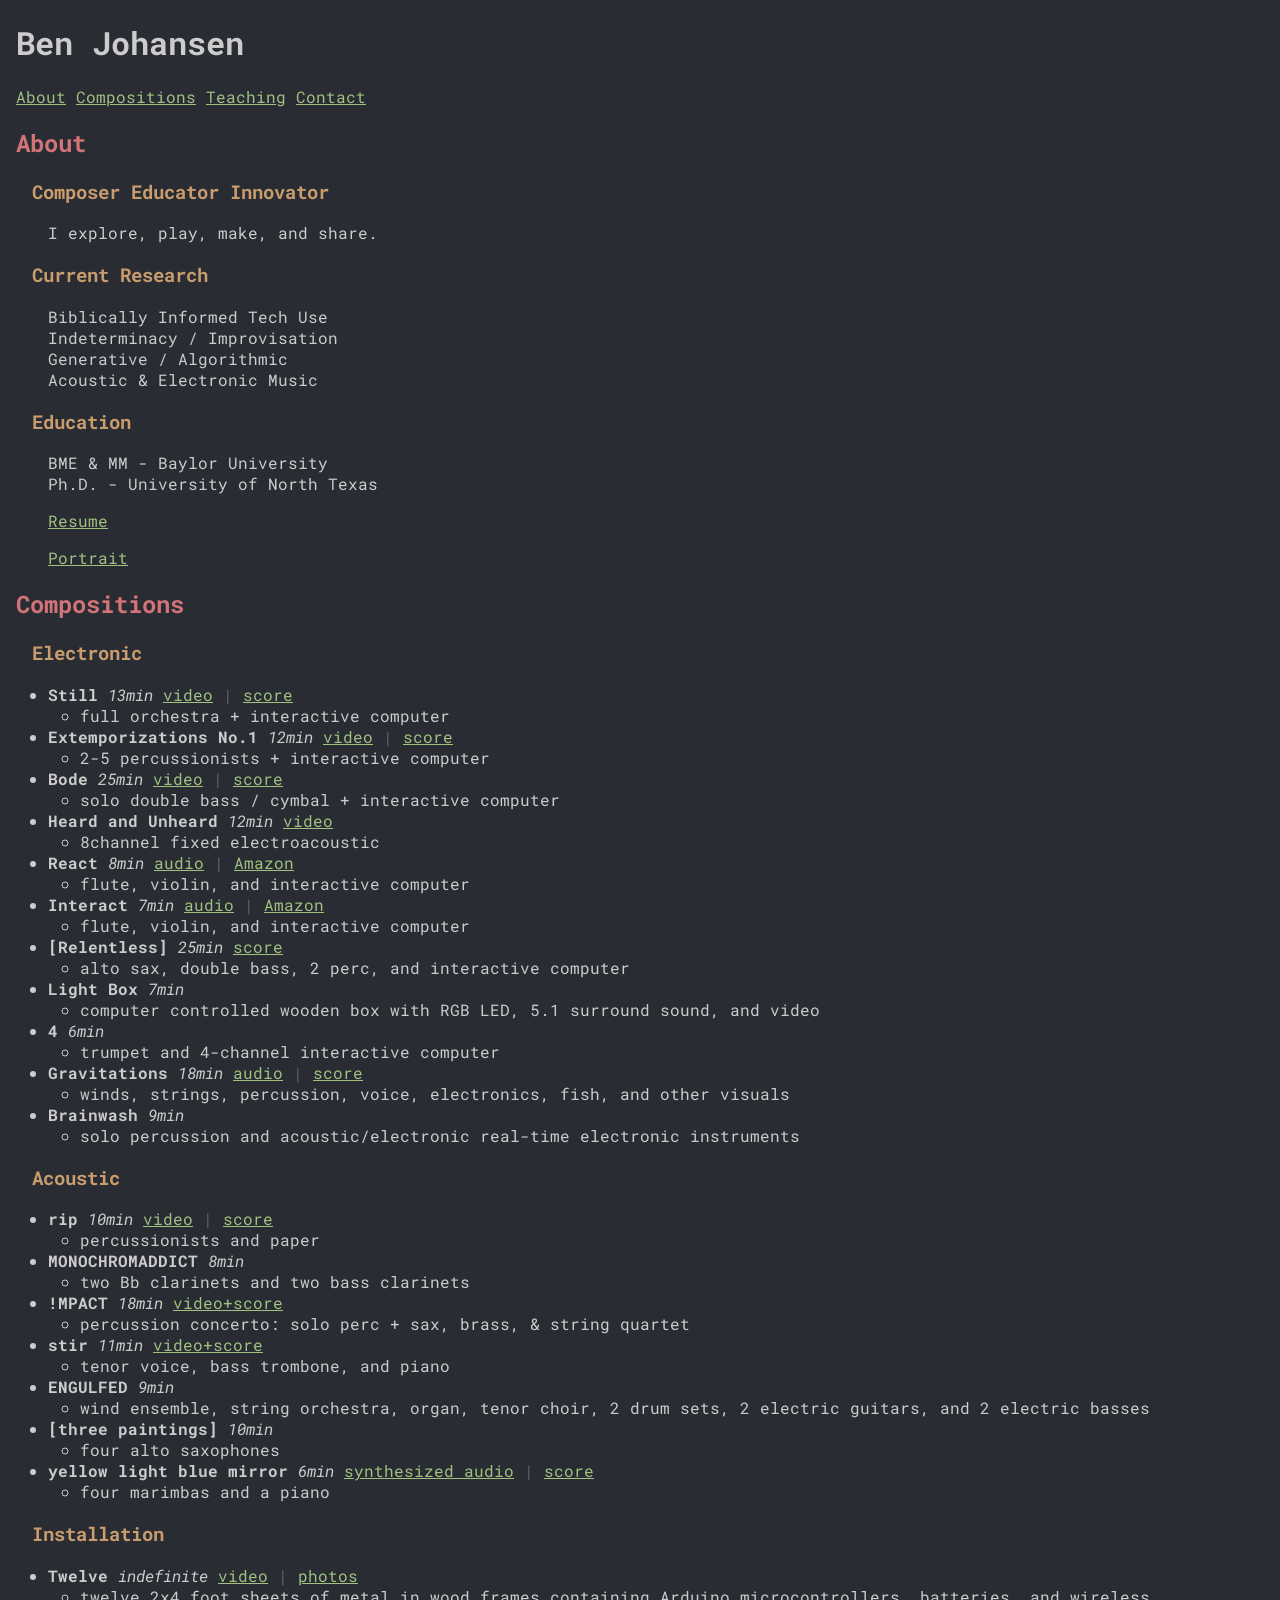
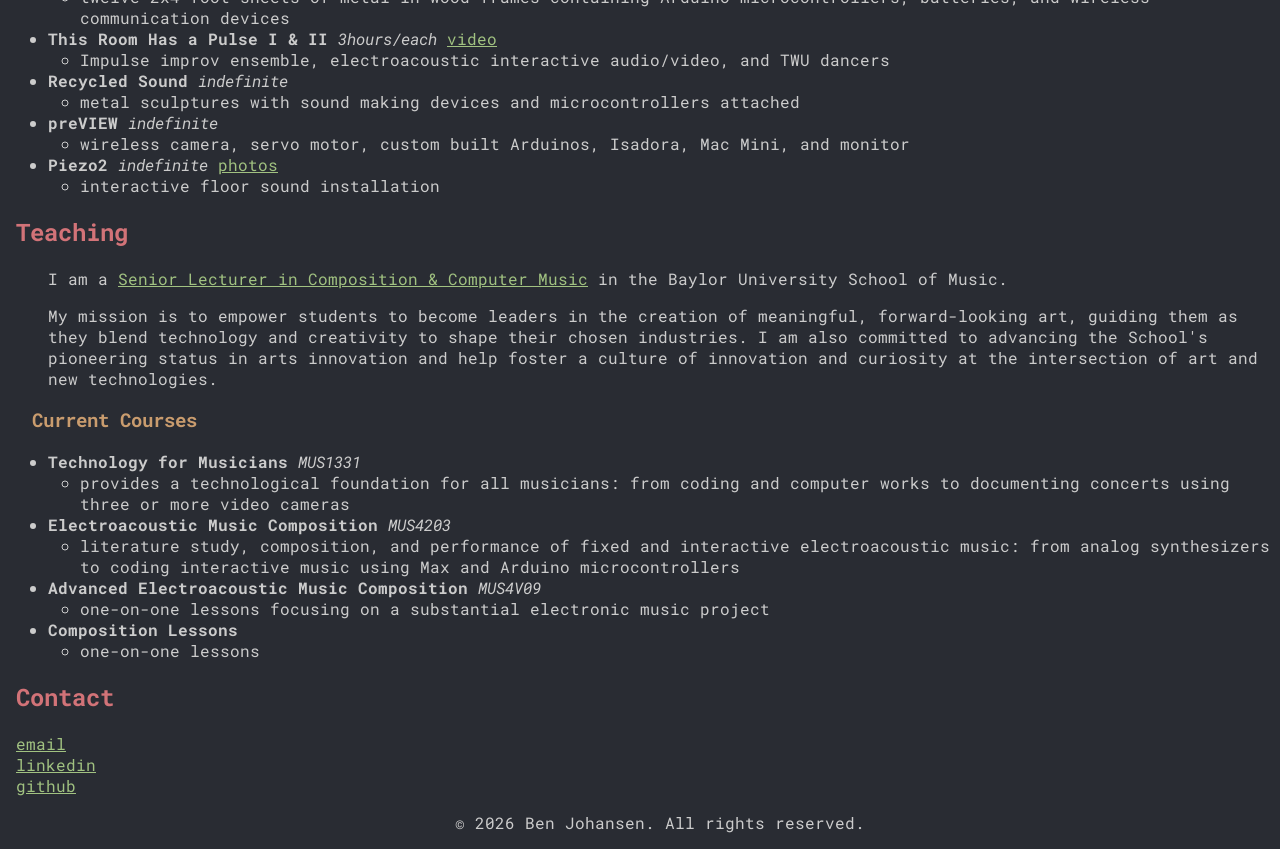
==== commit 2ae764cd: "fix mistake apr6" ====
--- a/index.html
+++ b/index.html
@@ -6,9 +6,9 @@
     <title>Ben Johansen</title>
 
 <!-- google font -->
-    <link rel="preconnect" href="https://fonts.googleapis.com">
-    <link rel="preconnect" href="https://fonts.gstatic.com" crossorigin>
-    <link href="https://fonts.googleapis.com/css2?family=Roboto+Mono:ital,wght@0,100..700;1,100..700&display=swap" rel="stylesheet">
+<link rel="preconnect" href="https://fonts.googleapis.com">
+<link rel="preconnect" href="https://fonts.gstatic.com" crossorigin>
+<link href="https://fonts.googleapis.com/css2?family=Roboto+Mono:ital,wght@0,100..700;1,100..700&display=swap" rel="stylesheet">
 
     <link rel="stylesheet" href="styles.css" />
     <script defer src="index.js"></script>
@@ -18,17 +18,15 @@
         <h1>Ben Johansen</h1>
         <nav>
             <a href='#About'>About</a>
+            <a href='#Compositions'>Compositions</a>
+            <a href='#Teaching'>Teaching</a>  
             <a href='#Contact'>Contact</a>
-            <a href='#Compositions'>Compositions</a>
-            <a href='#Teaching'>Teaching</a>
         </nav>
     </header>
 
-
-
     <!-- About -->
     <section id='About'>
-        <h2>About</h2> 
+        <h2>About</h2>
         <div class="indentme">
         <h3>Composer Educator Innovator</h3>
         <p>
@@ -48,27 +46,21 @@
             Ph.D. - University of North Texas
         </p>
         <p>
-            <a href="/assets/johansen-resume-feb2026.pdf">Resume</a>&nbsp; 
+            <a href="/assets/johansen-resume-feb2026.pdf">Resume</a> 
+        </p>
+        <p>   
             <a href="face.html">Portrait</a>
         </p>
         </div>
     </section>
 
-    <!-- Contact -->
-    <section id='Contact'>
-        <h2>Contact</h2>
-        <p>
-            <a href='mailto:ben@benjohansen.com'>email</a>&nbsp;
-            <a href="https://www.linkedin.com/in/bdjohansen/">linkedin</a>&nbsp;
-            <a href="https://github.com/benjohansen">github</a>
-        </p>
-    </section>
-
     <!-- Portfolio -->
-    <section id='Compositions' class="ben-list">
+    <section id='Compositions' class="comp-list">
         <h2>Compositions</h2>
         <article>
-            <h3>Electronic</h3>
+            <div class="indentme">
+                <h3>Electronic</h3>
+            </div>
             <ul>
                 <li><strong>Still</strong>
                     <em>13min</em>
@@ -155,7 +147,9 @@
             </ul>
         </article>
         <article>
-            <h3>Acoustic</h3>
+            <div class="indentme">
+                <h3>Acoustic</h3>
+            </div>
         </article>
             <ul>
                 <li><strong>rip</strong>
@@ -210,7 +204,9 @@
 
             </ul>
         <article>
-            <h3>Installation</h3>
+            <div class="indentme">
+                <h3>Installation</h3>
+            </div>
             <ul>
                 <li><strong>Twelve</strong>
                     <em>indefinite</em>
@@ -253,15 +249,18 @@
     
 
     <!-- Teaching -->
-    <section id='Teaching' class="ben-list">
+    <section id='Teaching' class="comp-list">
         <h2>Teaching</h2>
+        <div class="indentme">
         <p>
             I am a <a href="https://music.baylor.edu/benjohansen">Senior Lecturer in Composition & Computer Music</a> in the Baylor University School of Music.
         </p>
         <p>
             My mission is to empower students to become leaders in the creation of meaningful, forward-looking art, guiding them as they blend technology and creativity to shape their chosen industries. I am also committed to advancing the School's pioneering status in arts innovation and help foster a culture of innovation and curiosity at the intersection of art and new technologies.
-        </p>  
+        </p>
+        
         <h3>Current Courses</h3>
+        </div>
             <ul>
                 <li><strong>Technology for Musicians</strong> <em>MUS1331</em></li>
                     <ul>
@@ -280,6 +279,16 @@
                         <li>one-on-one lessons</li>
                     </ul>
             </ul>
+    </section>
+
+
+    <section id='Contact'>
+        <h2>Contact</h2>
+        <div class="indentme">
+            <a href='mailto:ben@benjohansen.com'>email</a></br>
+            <a href="https://www.linkedin.com/in/bdjohansen/">linkedin</a></br>
+            <a href="https://github.com/benjohansen">github</a>
+        </div>
     </section>
 
 <footer>
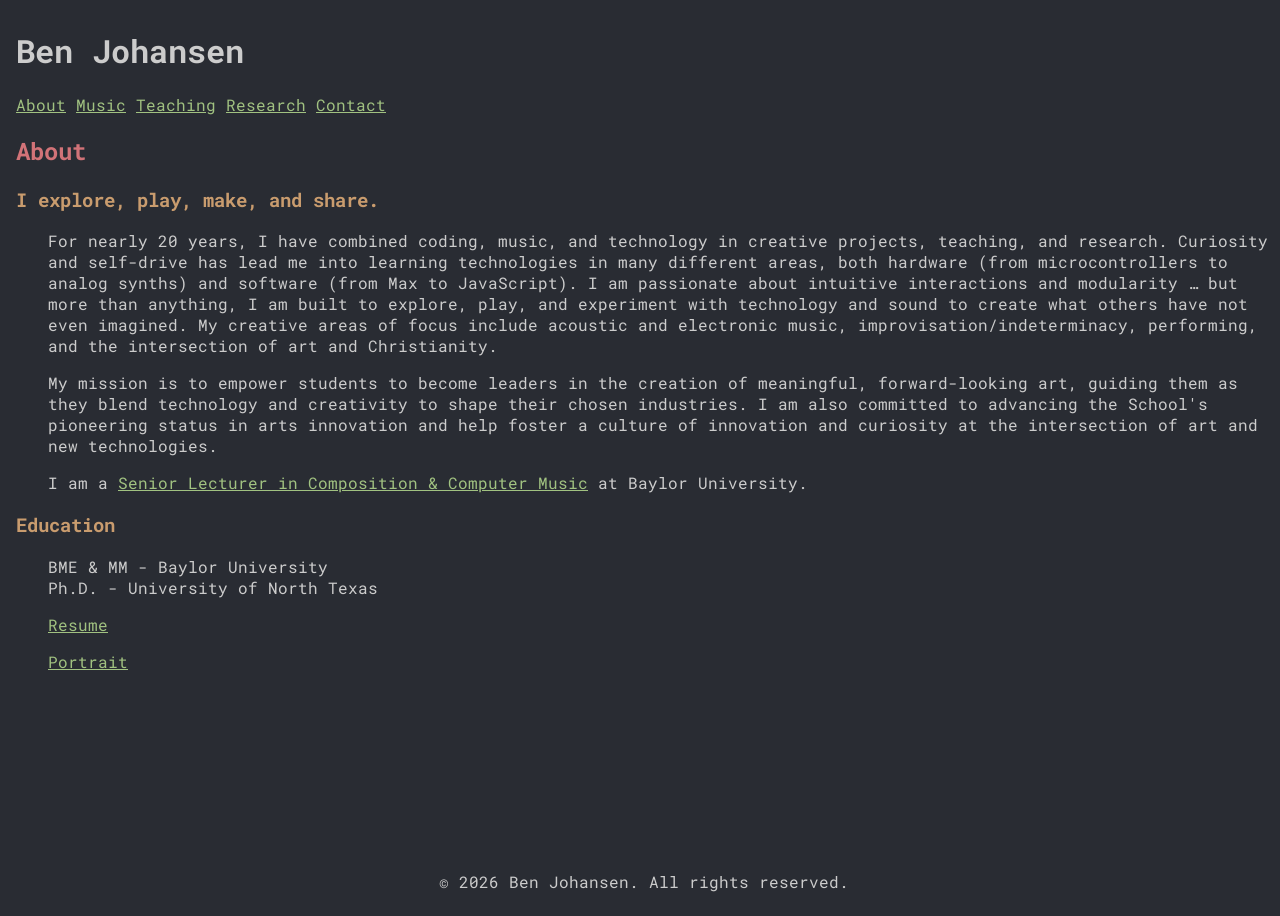
==== commit 1d09aa3e: "update structure" ====
--- a/index.html
+++ b/index.html
@@ -17,34 +17,36 @@
     <header>
         <h1>Ben Johansen</h1>
         <nav>
-            <a href='#About'>About</a>
-            <a href='#Compositions'>Compositions</a>
-            <a href='#Teaching'>Teaching</a>  
-            <a href='#Contact'>Contact</a>
+            <a href='index.html'>About</a>
+            <a href='music.html'>Music</a>
+            <a href='teaching.html'>Teaching</a>
+            <a href='research.html'>Research</a>
+            <a href='contact.html'>Contact</a>
+
         </nav>
     </header>
 
     <!-- About -->
     <section id='About'>
         <h2>About</h2>
+        <h3>I explore, play, make, and share.</h3>
         <div class="indentme">
-        <h3>Composer Educator Innovator</h3>
-        <p>
-            I explore, play, make, and share.
-        </p>
-        
-        <h3>Current Research</h3>
-        <p>
-            Biblically Informed Tech Use<br>
-            Indeterminacy / Improvisation<br>
-            Generative / Algorithmic<br>
-            Acoustic & Electronic Music<br>
-        </p>
+            <p>
+                For nearly 20 years, I have combined coding, music, and technology in creative projects, teaching, and research. Curiosity and self-drive has lead me into learning technologies in many different areas, both hardware (from microcontrollers to analog synths) and software (from Max to JavaScript). I am passionate about intuitive interactions and modularity … but more than anything, I am built to explore, play, and experiment with technology and sound to create what others have not even imagined. My creative areas of focus include acoustic and electronic music, improvisation/indeterminacy, performing, and the intersection of art and Christianity.
+            </p>
+            <p>
+                My mission is to empower students to become leaders in the creation of meaningful, forward-looking art, guiding them as they blend technology and creativity to shape their chosen industries. I am also committed to advancing the School's pioneering status in arts innovation and help foster a culture of innovation and curiosity at the intersection of art and new technologies.
+            </p>
+            <p>   
+                I am a <a href="https://music.baylor.edu/benjohansen">Senior Lecturer in Composition & Computer Music</a> at Baylor University.
+            </p>
+        </div>
         <h3>Education</h3>
-        <p>
-            BME & MM - Baylor University<br>
-            Ph.D. - University of North Texas
-        </p>
+        <div class="indentme">
+            <p>
+                BME & MM - Baylor University<br>
+                Ph.D. - University of North Texas
+            </p>
         <p>
             <a href="/assets/johansen-resume-feb2026.pdf">Resume</a> 
         </p>
@@ -52,244 +54,14 @@
             <a href="face.html">Portrait</a>
         </p>
         </div>
+ 
+
     </section>
 
-    <!-- Portfolio -->
-    <section id='Compositions' class="comp-list">
-        <h2>Compositions</h2>
-        <article>
-            <div class="indentme">
-                <h3>Electronic</h3>
-            </div>
-            <ul>
-                <li><strong>Still</strong>
-                    <em>13min</em>
-                    <a href="https://www.youtube.com/watch?v=vGUg09LnEy0">video</a>
-                    <span class="pipe-color">|</span>
-                    <a href="/assets/johansen_still_transposed-full-score_2024-01-14.pdf">score</a></li>
-                        <ul>
-                            <li>full orchestra + interactive computer</li>
-                        </ul>
-                <li><strong>Extemporizations No.1</strong>
-                    <em>12min</em>
-                    <a href="https://www.youtube.com/watch?v=YOrUrJZ9PbI">video</a>
-                    <span class="pipe-color">|</span>
-                    <a href="/assets/johansen_extemporizations-no1.pdf">score</a></li>
-                        <ul>
-                            <li>2-5 percussionists + interactive computer</li>
-                        </ul>
-                <li><strong>Bode</strong>
-                    <em>25min</em>
-                    <a href="https://www.youtube.com/watch?v=5IJh2SXRSk0">video</a>
-                    <span class="pipe-color">|</span>
-                    <a href="/assets/johansen_bode_reg-tuning.pdf">score</a></li>
-                        <ul>
-                            <li>solo double bass / cymbal + interactive computer</li>
-                        </ul>
-                <li><strong>Heard and Unheard</strong>
-                    <em>12min</em>
-                    <a href="https://www.youtube.com/watch?v=rRPRpUR1se8">video</a></li>
-                        <ul>
-                            <li>8channel fixed electroacoustic</li>
-                        </ul>
-                 
-                <li><strong>React</strong>
-                    <em>8min</em>
-                    <a href="/assets/johansen_react_excerpt.mp3">audio</a>
-                    <span class="pipe-color">|</span>
-                    <a href="http://a.co/hV805Ct">Amazon</a></li>
-                        <ul>
-                            <li>flute, violin, and interactive computer</li>
-                        </ul>
-
-                <li><strong>Interact</strong>
-                    <em>7min</em>
-                    <a href="/assets/johansen_interact_excerpt.mp3">audio</a>
-                    <span class="pipe-color">|</span>
-                    <a href="http://a.co/hV805Ct">Amazon</a></li>
-                        <ul>
-                            <li>flute, violin, and interactive computer</li>
-                        </ul>  
-
-                <li><strong>[Relentless]</strong>
-                    <em>25min</em>
-                    <a href="https://digital.library.unt.edu/ark:/67531/metadc115100/">score</a></li>
-                        <ul>
-                            <li>alto sax, double bass, 2 perc, and interactive computer</li>
-                        </ul>
-
-                <li><strong>Light Box</strong>
-                    <em>7min</em></li>
-                        <ul>
-                            <li>computer controlled wooden box with RGB LED, 5.1 surround sound, and video</li>
-                        </ul>
  
-                <li><strong>4</strong>
-                    <em>6min</em></li>
-                        <ul>
-                            <li>trumpet and 4-channel interactive computer</li>
-                        </ul>
-
-                <li><strong>Gravitations</strong>
-                    <em>18min</em>
-                    <a href="https://benjohansen.com/assets/johansen_gravitations.mp3">audio</a>
-                    <span class="pipe-color">|</span>
-                    <a href="https://benjohansen.com/assets/johansen_gravitations-score.pdf">score</a></li>
-                        <ul>
-                            <li>winds, strings, percussion, voice, electronics, fish, and other visuals</li>
-                        </ul>
-
-                <li><strong>Brainwash</strong>
-                    <em>9min</em></li>
-                        <ul>
-                            <li>solo percussion and acoustic/electronic real-time electronic instruments</li>
-                        </ul>
-            </ul>
-        </article>
-        <article>
-            <div class="indentme">
-                <h3>Acoustic</h3>
-            </div>
-        </article>
-            <ul>
-                <li><strong>rip</strong>
-                    <em>10min</em>
-                    <a href="https://www.youtube.com/watch?v=_VHEF0R9Ja8">video</a>
-                    <span class="pipe-color">|</span>
-                    <a href="https://benjohansen.com/assets/johansen_rip_conductor-score.pdf">score</a></li>
-                        <ul>
-                            <li>percussionists and paper</li>
-                        </ul>
-
-                <li><strong>MONOCHROMADDICT</strong>
-                    <em>8min</em></li>
-                        <ul>
-                            <li>two Bb clarinets and two bass clarinets</li>
-                        </ul>
-
-                <li><strong>!MPACT</strong>
-                    <em>18min</em>
-                    <a href="https://www.youtube.com/watch?v=SI65D-E0kls">video+score</a></li>
-                        <ul>
-                            <li>percussion concerto: solo perc + sax, brass, & string quartet</li>
-                        </ul>
-
-                <li><strong>stir</strong>
-                    <em>11min</em>
-                    <a href="https://youtu.be/Hd2DoVuJKT4">video+score</a></li>
-                        <ul>
-                            <li>tenor voice, bass trombone, and piano</li>
-                        </ul>
-
-                <li><strong>ENGULFED</strong>
-                    <em>9min</em></li>
-                        <ul>
-                            <li>wind ensemble, string orchestra, organ, tenor choir, 2 drum sets, 2 electric guitars, and 2 electric basses</li>
-                        </ul>
-
-                <li><strong>[three paintings]</strong>
-                    <em>10min</em></li>
-                        <ul>
-                            <li>four alto saxophones</li>
-                        </ul>
-
-                <li><strong>yellow light blue mirror</strong>
-                    <em>6min</em>
-                    <a href="/assets/johansen_yellow-light-blue-mirror.mp3">synthesized audio</a>
-                    <span class="pipe-color">|</span>
-                    <a href="https://benjohansen.com/assets/johansen_yellow-light-blue-mirror_score.pdf">score</a></li>
-                        <ul>
-                            <li>four marimbas and a piano</li>
-                        </ul>
-
-            </ul>
-        <article>
-            <div class="indentme">
-                <h3>Installation</h3>
-            </div>
-            <ul>
-                <li><strong>Twelve</strong>
-                    <em>indefinite</em>
-                    <a href="https://youtu.be/T2HmkaheWLg">video</a>
-                    <span class="pipe-color">|</span>
-                    <a href="https://flic.kr/s/aHsjtPXwrs">photos</a></li>
-                        <ul>
-                            <li>twelve 2x4 foot sheets of metal in wood frames containing Arduino microcontrollers, batteries, and wireless communication devices</li>
-                        </ul>
-
-                <li><strong>This Room Has a Pulse I & II</strong>
-                    <em>3hours/each</em>
-                    <a href="https://youtu.be/RiwUj3PEbqk">video</a></li>
-                        <ul>
-                            <li>Impulse improv ensemble, electroacoustic interactive audio/video, and TWU dancers</li>
-                        </ul>
-
-                <li><strong>Recycled Sound</strong>
-                    <em>indefinite</em></li>
-                        <ul>
-                            <li>metal sculptures with sound making devices and microcontrollers attached</li>
-                        </ul>
-
-                <li><strong>preVIEW</strong>
-                    <em>indefinite</em></li>
-                        <ul>
-                            <li>wireless camera, servo motor, custom built Arduinos, Isadora, Mac Mini, and monitor</li>
-                        </ul>
-                
-                <li><strong>Piezo2</strong>
-                    <em>indefinite</em>
-                    <a href="https://www.flickr.com/photos/benjohansen/albums/72157626827213308">photos</a></li>
-                        <ul>
-                            <li>interactive floor sound installation</li>
-                        </ul>
-            
-            </ul>
-        </article>
-    </section>
-    
-
-    <!-- Teaching -->
-    <section id='Teaching' class="comp-list">
-        <h2>Teaching</h2>
-        <div class="indentme">
-        <p>
-            I am a <a href="https://music.baylor.edu/benjohansen">Senior Lecturer in Composition & Computer Music</a> in the Baylor University School of Music.
-        </p>
-        <p>
-            My mission is to empower students to become leaders in the creation of meaningful, forward-looking art, guiding them as they blend technology and creativity to shape their chosen industries. I am also committed to advancing the School's pioneering status in arts innovation and help foster a culture of innovation and curiosity at the intersection of art and new technologies.
-        </p>
-        
-        <h3>Current Courses</h3>
-        </div>
-            <ul>
-                <li><strong>Technology for Musicians</strong> <em>MUS1331</em></li>
-                    <ul>
-                        <li>provides a technological foundation for all musicians: from coding and computer works to documenting concerts using three or more video cameras</li>
-                    </ul>
-                <li><strong>Electroacoustic Music Composition</strong> <em>MUS4203</em></li>
-                    <ul>
-                        <li>literature study, composition, and performance of fixed and interactive electroacoustic music: from analog synthesizers to coding interactive music using Max and Arduino microcontrollers</li>
-                    </ul>
-                <li><strong>Advanced Electroacoustic Music Composition</strong> <em>MUS4V09</em></li>
-                    <ul>
-                        <li>one-on-one lessons focusing on a substantial electronic music project</li>
-                    </ul>
-                <li><strong>Composition Lessons</strong></li>
-                    <ul>
-                        <li>one-on-one lessons</li>
-                    </ul>
-            </ul>
-    </section>
 
 
-    <section id='Contact'>
-        <h2>Contact</h2>
-        <div class="indentme">
-            <a href='mailto:ben@benjohansen.com'>email</a></br>
-            <a href="https://www.linkedin.com/in/bdjohansen/">linkedin</a></br>
-            <a href="https://github.com/benjohansen">github</a>
-        </div>
-    </section>
+
 
 <footer>
     <p>© 2026 Ben Johansen. All rights reserved.</p>
--- a/styles.css
+++ b/styles.css
@@ -2,7 +2,10 @@
     background-color: rgb(41, 44, 51);
     font-family: "Roboto Mono", monospace;
     color: rgb(204, 204, 204);
-    margin-left: 1rem;
+    margin-left: 1em;
+    display: flex;
+    flex-direction: column;
+    min-height: 100vh;
 
 }
 
@@ -20,46 +23,43 @@
 
 h3 {
     color:rgb(201,156,110);
-    margin-left: 1rem;
 }
 
-p {
-    margin-left: 2rem;
-}
-
-ul {
-    padding-inline-start: 0rem;
-    margin-left: 2rem;
-}
-
-/* li {
-    padding-inline-start: 1rem;
-} */
 
 a:hover {
     font-weight:900;
     color:rgb(203,203,90);
 }
 
-.ben-list ul{
+.no-bullets ul {
     list-style-type:none;
+    padding-inline-start:2em;
 }
 
-.ben-list strong{
+strong {
     color:#608af7;
 }
 
-.ben-list em{
+em {
     color:rgb(94,99,111);
 }
+
 
 .pipe-color{
     color:rgb(94,99,111);
 }
 
+
+.indentme {
+    padding-left: 2em; 
+}
+
 footer {
     text-align: center;
+    margin-top: auto;
 }
+
+
 
 .background-image-div {
   background-image: url('/assets/ben.jpg');
@@ -69,4 +69,4 @@
   /*background-size: cover;      Scales the image to cover the entire container (may crop) */
   height: 100vh;
   background-color: black;
-}+}
